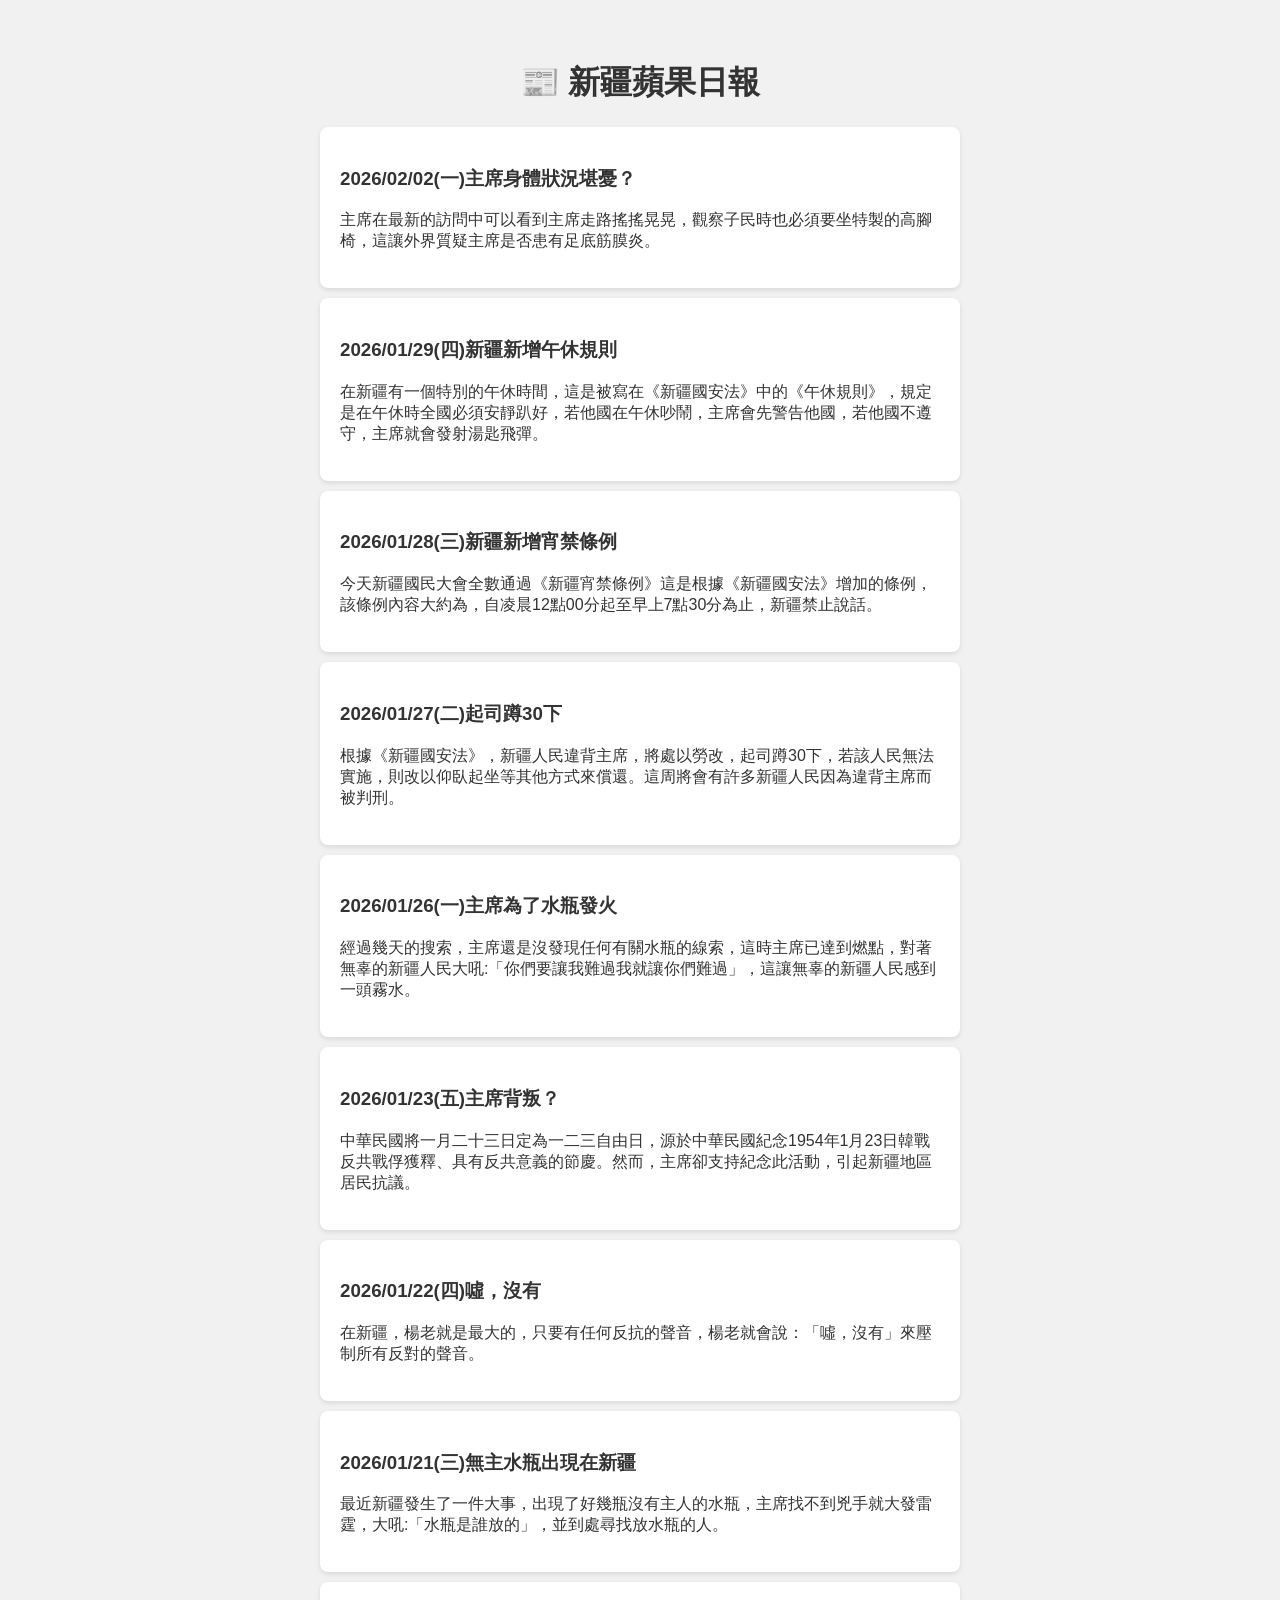
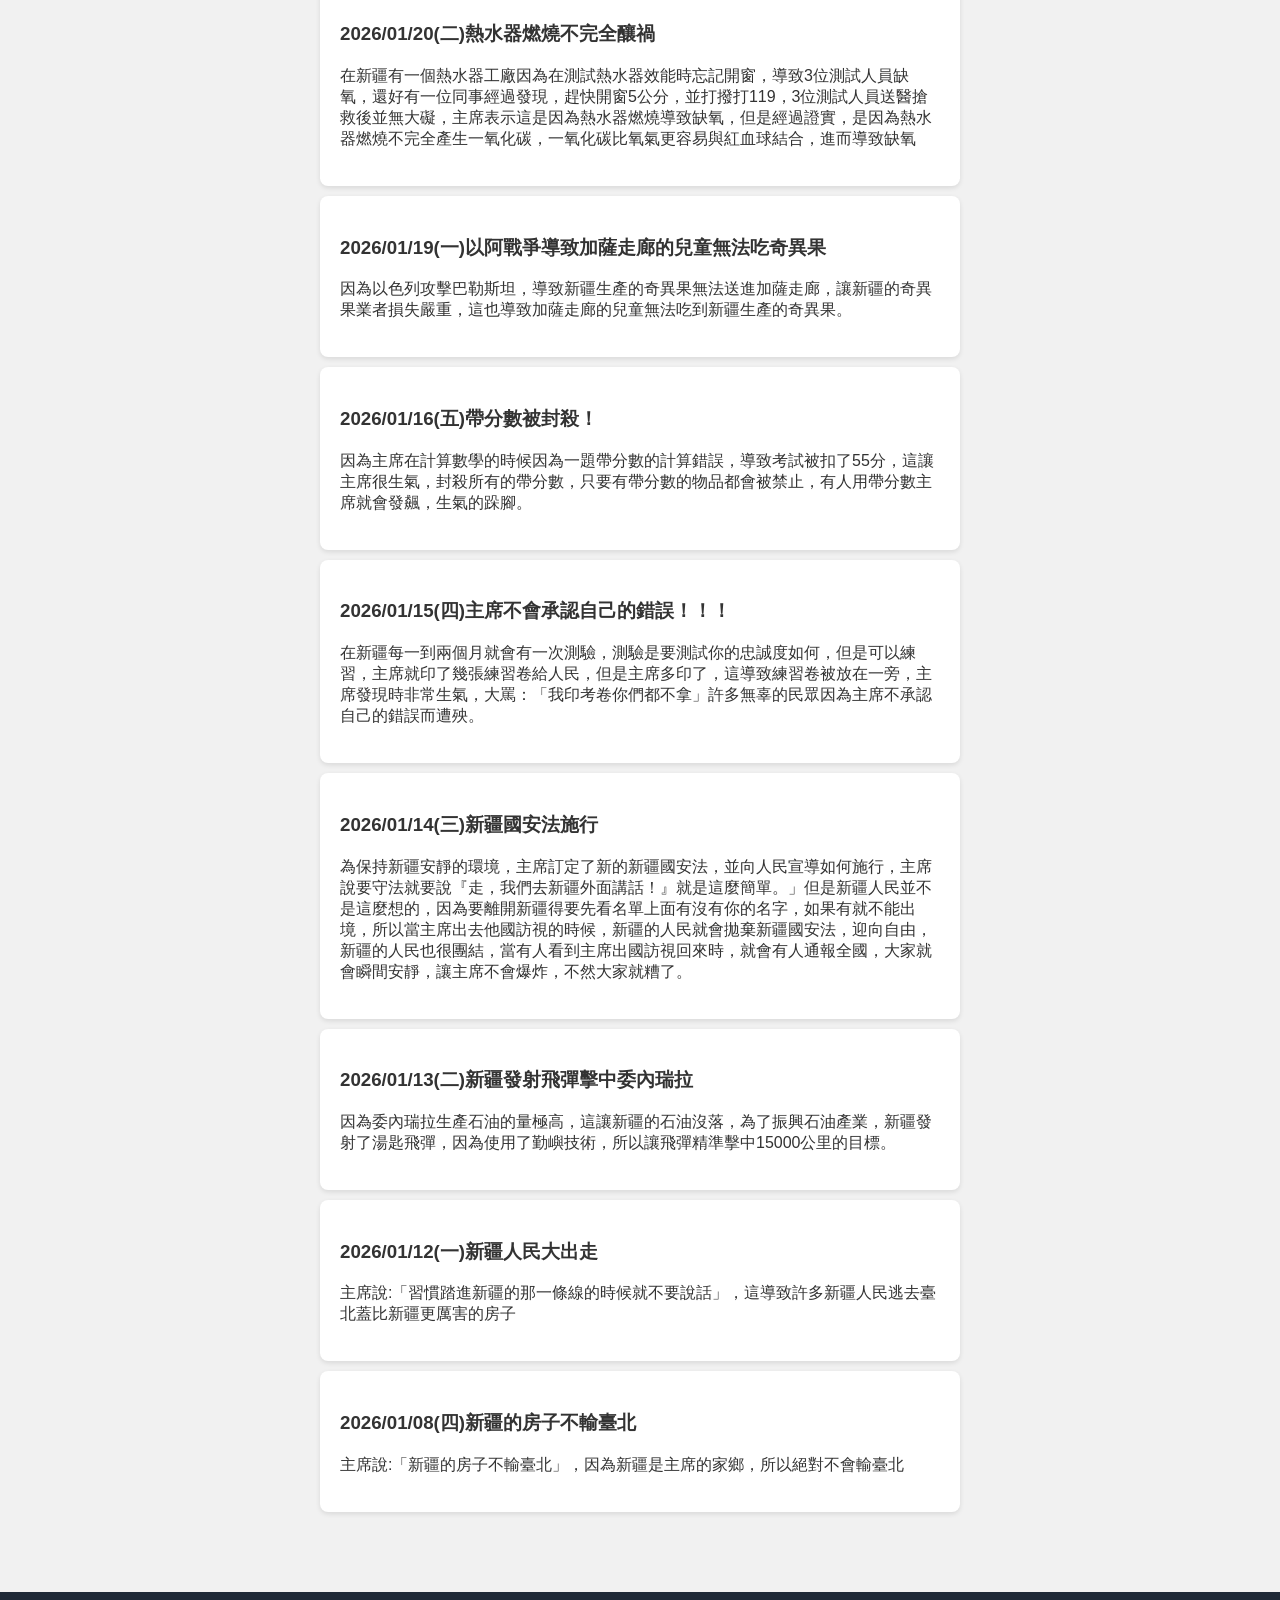
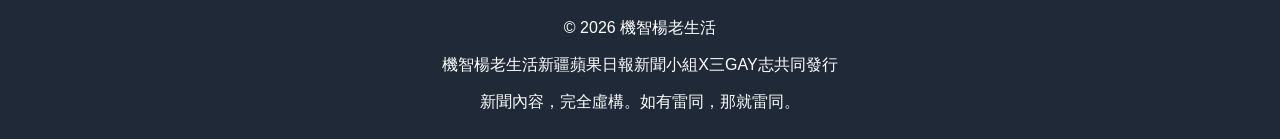
==== index1.html @ 681d784b "Rename index.html to index1.html" ====
<!DOCTYPE html>
<html lang="zh-TW">
<head>
  <meta charset="UTF-8">
  <meta name="viewport" content="width=device-width, initial-scale=1.0">
  <title>新疆蘋果日報</title>
  <link rel="stylesheet" href="style.css">
  <link rel="icon" href="images/stanp.png" type="image/png" />
</head>
<body>

  <main class="content">
    <h1>📰 新疆蘋果日報</h1>
    <article class="news-item">
      <h3>2026/02/02(一)主席身體狀況堪憂？</h3>
      <p>主席在最新的訪問中可以看到主席走路搖搖晃晃，觀察子民時也必須要坐特製的高腳椅，這讓外界質疑主席是否患有足底筋膜炎。</p>
    </article>
    <article class="news-item">
      <h3>2026/01/29(四)新疆新增午休規則</h3>
      <p>在新疆有一個特別的午休時間，這是被寫在《新疆國安法》中的《午休規則》，規定是在午休時全國必須安靜趴好，若他國在午休吵鬧，主席會先警告他國，若他國不遵守，主席就會發射湯匙飛彈。</p>
    </article>
    <article class="news-item">
      <h3>2026/01/28(三)新疆新增宵禁條例</h3>
      <p>今天新疆國民大會全數通過《新疆宵禁條例》這是根據《新疆國安法》增加的條例，該條例內容大約為，自凌晨12點00分起至早上7點30分為止，新疆禁止說話。</p>
    </article>
    <article class="news-item">
      <h3>2026/01/27(二)起司蹲30下</h3>
      <p>根據《新疆國安法》，新疆人民違背主席，將處以勞改，起司蹲30下，若該人民無法實施，則改以仰臥起坐等其他方式來償還。這周將會有許多新疆人民因為違背主席而被判刑。</p>
    </article>
    <article clas
    <article class="news-item">
      <h3>2026/01/26(一)主席為了水瓶發火</h3>
      <p>經過幾天的搜索，主席還是沒發現任何有關水瓶的線索，這時主席已達到燃點，對著無辜的新疆人民大吼:「你們要讓我難過我就讓你們難過」，這讓無辜的新疆人民感到一頭霧水。</p>
    </article>
    <article class="news-item">
      <h3>2026/01/23(五)主席背叛？</h3>
      <p>中華民國將一月二十三日定為一二三自由日，源於中華民國紀念1954年1月23日韓戰反共戰俘獲釋、具有反共意義的節慶。然而，主席卻支持紀念此活動，引起新疆地區居民抗議。</p>
    </article>
    <article class="news-item">
      <h3>2026/01/22(四)噓，沒有</h3>
      <p>在新疆，楊老就是最大的，只要有任何反抗的聲音，楊老就會說：「噓，沒有」來壓制所有反對的聲音。</p>
    </article>
    <article class="news-item">
      <h3>2026/01/21(三)無主水瓶出現在新疆</h3>
      <p>最近新疆發生了一件大事，出現了好幾瓶沒有主人的水瓶，主席找不到兇手就大發雷霆，大吼:「水瓶是誰放的」，並到處尋找放水瓶的人。</p>
    </article>
    <article class="news-item">
      <h3>2026/01/20(二)熱水器燃燒不完全釀禍</h3>
      <p>在新疆有一個熱水器工廠因為在測試熱水器效能時忘記開窗，導致3位測試人員缺氧，還好有一位同事經過發現，趕快開窗5公分，並打撥打119，3位測試人員送醫搶救後並無大礙，主席表示這是因為熱水器燃燒導致缺氧，但是經過證實，是因為熱水器燃燒不完全產生一氧化碳，一氧化碳比氧氣更容易與紅血球結合，進而導致缺氧</p>
    </article>
    <article class="news-item">
      <h3>2026/01/19(一)以阿戰爭導致加薩走廊的兒童無法吃奇異果</h3>
      <p>因為以色列攻擊巴勒斯坦，導致新疆生產的奇異果無法送進加薩走廊，讓新疆的奇異果業者損失嚴重，這也導致加薩走廊的兒童無法吃到新疆生產的奇異果。</p>
    </article>
    <article class="news-item">
      <h3>2026/01/16(五)帶分數被封殺！</h3>
      <p>因為主席在計算數學的時候因為一題帶分數的計算錯誤，導致考試被扣了55分，這讓主席很生氣，封殺所有的帶分數，只要有帶分數的物品都會被禁止，有人用帶分數主席就會發飆，生氣的跺腳。</p>
    </article>
    <article class="news-item">
      <h3>2026/01/15(四)主席不會承認自己的錯誤！！！</h3>
      <p>在新疆每一到兩個月就會有一次測驗，測驗是要測試你的忠誠度如何，但是可以練習，主席就印了幾張練習卷給人民，但是主席多印了，這導致練習卷被放在一旁，主席發現時非常生氣，大罵：「我印考卷你們都不拿」許多無辜的民眾因為主席不承認自己的錯誤而遭殃。</p>
    </article>
    <article class="news-item">
      <h3>2026/01/14(三)新疆國安法施行</h3>
      <p>為保持新疆安靜的環境，主席訂定了新的新疆國安法，並向人民宣導如何施行，主席說要守法就要說『走，我們去新疆外面講話！』就是這麼簡單。」但是新疆人民並不是這麼想的，因為要離開新疆得要先看名單上面有沒有你的名字，如果有就不能出境，所以當主席出去他國訪視的時候，新疆的人民就會拋棄新疆國安法，迎向自由，新疆的人民也很團結，當有人看到主席出國訪視回來時，就會有人通報全國，大家就會瞬間安靜，讓主席不會爆炸，不然大家就糟了。</p>
    </article>
    <article class="news-item">
      <h3>2026/01/13(二)新疆發射飛彈擊中委內瑞拉</h3>
      <p>因為委內瑞拉生產石油的量極高，這讓新疆的石油沒落，為了振興石油產業，新疆發射了湯匙飛彈，因為使用了勤嶼技術，所以讓飛彈精準擊中15000公里的目標。</p>
    </article>
    <article class="news-item">
      <h3>2026/01/12(一)新疆人民大出走</h3>
      <p>主席說:「習慣踏進新疆的那一條線的時候就不要說話」，這導致許多新疆人民逃去臺北蓋比新疆更厲害的房子</p>
    </article>
    <article class="news-item">
      <h3>2026/01/08(四)新疆的房子不輸臺北</h3>
      <p>主席說:「新疆的房子不輸臺北」，因為新疆是主席的家鄉，所以絕對不會輸臺北</p>      
    </article>

    
  </main>

  <!-- 頁尾 -->
<footer>
  <p>© 2026 機智楊老生活</p>
  <p>機智楊老生活新疆蘋果日報新聞小組X三GAY志共同發行</p>
  <p>新聞內容，完全虛構。如有雷同，那就雷同。</p>
</footer>


  
</body>
</html>
---- style.css ----
body {
  font-family: Arial, sans-serif;
  margin: 0;
  background: #f1f1f1;
  color: #333;
}

/* 導覽列 */
nav {
  background: #1f2937;
  padding: 10px 20px;
  display: flex;
  justify-content: space-between;
  align-items: center;
}

nav .logo {
  color: white;
  font-size: 20px;
  font-weight: bold;
}

nav ul {
  list-style: none;
  display: flex;
  margin: 0;
  padding: 0;
}

nav ul li {
  margin: 0 10px;
}

nav ul li a {
  color: white;
  text-decoration: none;
  transition: color 0.3s ease;
}

nav ul li a:hover {
  color: #ef233c;
}

nav ul li a.active {
  text-decoration: underline;
}

/* 封面區 */
.hero {
  background: url('https://via.placeholder.com/1200x500?text=遊戲封面') center/cover no-repeat;
  padding: 150px 20px;
  text-align: center;
  color: white;
  background-color: #222;
}

.btn {
  background: #ef233c;
  color: white;
  padding: 12px 24px;
  text-decoration: none;
  border-radius: 5px;
  display: inline-block;
  margin-top: 20px;
  transition: background 0.3s ease;
}

.btn:hover {
  background: #d90429;
}

/* 主要內容區 */
.content {
  padding: 40px 20px;
  text-align: center;
}

.news-item, .dlc-card {
  background: white;
  padding: 20px;
  margin: 10px auto;
  max-width: 600px;
  border-radius: 8px;
  box-shadow: 0 2px 5px rgba(0,0,0,0.1);
  text-align: left;
}

/* 聯絡區塊 */
#contact {
  display: flex;
  flex-wrap: wrap;
  justify-content: center;
  gap: 20px;
  align-items: flex-start;
}

/* 聯絡表單 */
form {
  display: flex;
  flex-direction: column;
  flex: 1;
  min-width: 260px;
  max-width: 400px;
  background: #fff;
  padding: 20px;
  border-radius: 8px;
  box-shadow: 0 2px 5px rgba(0,0,0,0.1);
}

input, textarea, button {
  margin: 5px 0;
  padding: 10px;
  font-size: 16px;
}

button {
  background: #1f2937;
  color: white;
  border: none;
  cursor: pointer;
  transition: background 0.3s ease;
}

button:hover {
  background: #374151;
}

/* 社群連結 */
.social-links {
  margin: 10px 0;
}

.social-links a {
  display: inline-block;
  margin-right: 8px;
  color: #1f2937;
  font-weight: bold;
  text-decoration: none;
  background: #e5e5e5;
  padding: 6px 12px;
  border-radius: 4px;
  transition: background 0.3s ease;
}

.social-links a:hover {
  background: #ef233c;
  color: white;
}

/* 頁尾 */
footer {
  background: #1f2937;
  color: white;
  text-align: center;
  padding: 10px;
  margin-top: 30px;
}

/* 響應式 */
@media (max-width: 768px) {
  #contact {
    flex-direction: column;
    align-items: center;
  }
}

/* 角色簡介 */
.character-container {
  display: flex;
  flex-wrap: wrap;
  justify-content: center;
  gap: 20px;
  margin-top: 20px;
}

.character-card {
  background: #fff;
  padding: 15px;
  width: 220px;
  text-align: center;
  border-radius: 8px;
  box-shadow: 0 2px 5px rgba(0,0,0,0.1);
  cursor: pointer;
  transition: transform 0.3s ease, box-shadow 0.3s ease;
}

.character-card img {
  width: 100%;
  border-radius: 8px;
}

.character-card h3 {
  margin: 10px 0;
  color: #1f2937;
}

.character-card p {
  font-size: 14px;
  color: #555;
}

.character-card:hover {
  transform: translateY(-5px);
  box-shadow: 0 4px 12px rgba(0,0,0,0.2);
}

/* Modal 彈出視窗 */
.modal {
  display: none;
  position: fixed;
  z-index: 1000;
  left: 0;
  top: 0;
  width: 100%;
  height: 100%;
  background: rgba(0,0,0,0.6);
}

.modal-content {
  background: #fff;
  margin: 10% auto;
  padding: 20px;
  border-radius: 8px;
  width: 80%;
  max-width: 500px;
  text-align: center;
}

.close-btn {
  float: right;
  font-size: 22px;
  font-weight: bold;
  cursor: pointer;
}

.close-btn:hover {
  color: #ef233c;
}

/* 維修中頁面 */
.maintenance-body {
  min-height: 100vh;
  background: radial-gradient(circle at top, #ffffff 0%, #f1f1f1 45%, #e5e7eb 100%);
  display: flex;
  align-items: center;
  justify-content: center;
}

.maintenance-wrapper {
  width: min(960px, 92%);
  text-align: center;
  padding: 40px 0 60px;
}

.maintenance-card {
  background: #ffffff;
  border-radius: 16px;
  padding: 40px 32px;
  box-shadow: 0 20px 40px rgba(15, 23, 42, 0.12);
}

.maintenance-logo {
  width: min(220px, 60%);
  margin-bottom: 16px;
}

.maintenance-kicker {
  text-transform: uppercase;
  letter-spacing: 0.2em;
  font-size: 12px;
  font-weight: 600;
  color: #ef233c;
  margin: 0 0 10px;
}

.maintenance-card h1 {
  font-size: clamp(28px, 4vw, 40px);
  margin: 0 0 16px;
  color: #1f2937;
}

.maintenance-message {
  margin: 0 auto 24px;
  max-width: 520px;
  font-size: 16px;
  line-height: 1.7;
  color: #4b5563;
}

.maintenance-meta {
  display: grid;
  grid-template-columns: repeat(auto-fit, minmax(200px, 1fr));
  gap: 16px;
  margin: 24px 0 28px;
  font-size: 14px;
  color: #1f2937;
}

.maintenance-label {
  display: block;
  font-weight: 600;
  color: #6b7280;
  margin-bottom: 4px;
}

.maintenance-actions {
  display: flex;
  flex-wrap: wrap;
  justify-content: center;
  gap: 12px;
}

.btn.btn-outline {
  background: transparent;
  color: #ef233c;
  border: 2px solid #ef233c;
}

.btn.btn-outline:hover {
  background: #ef233c;
  color: #ffffff;
}

.maintenance-footer {
  margin-top: 24px;
  font-size: 12px;
  color: #6b7280;
}
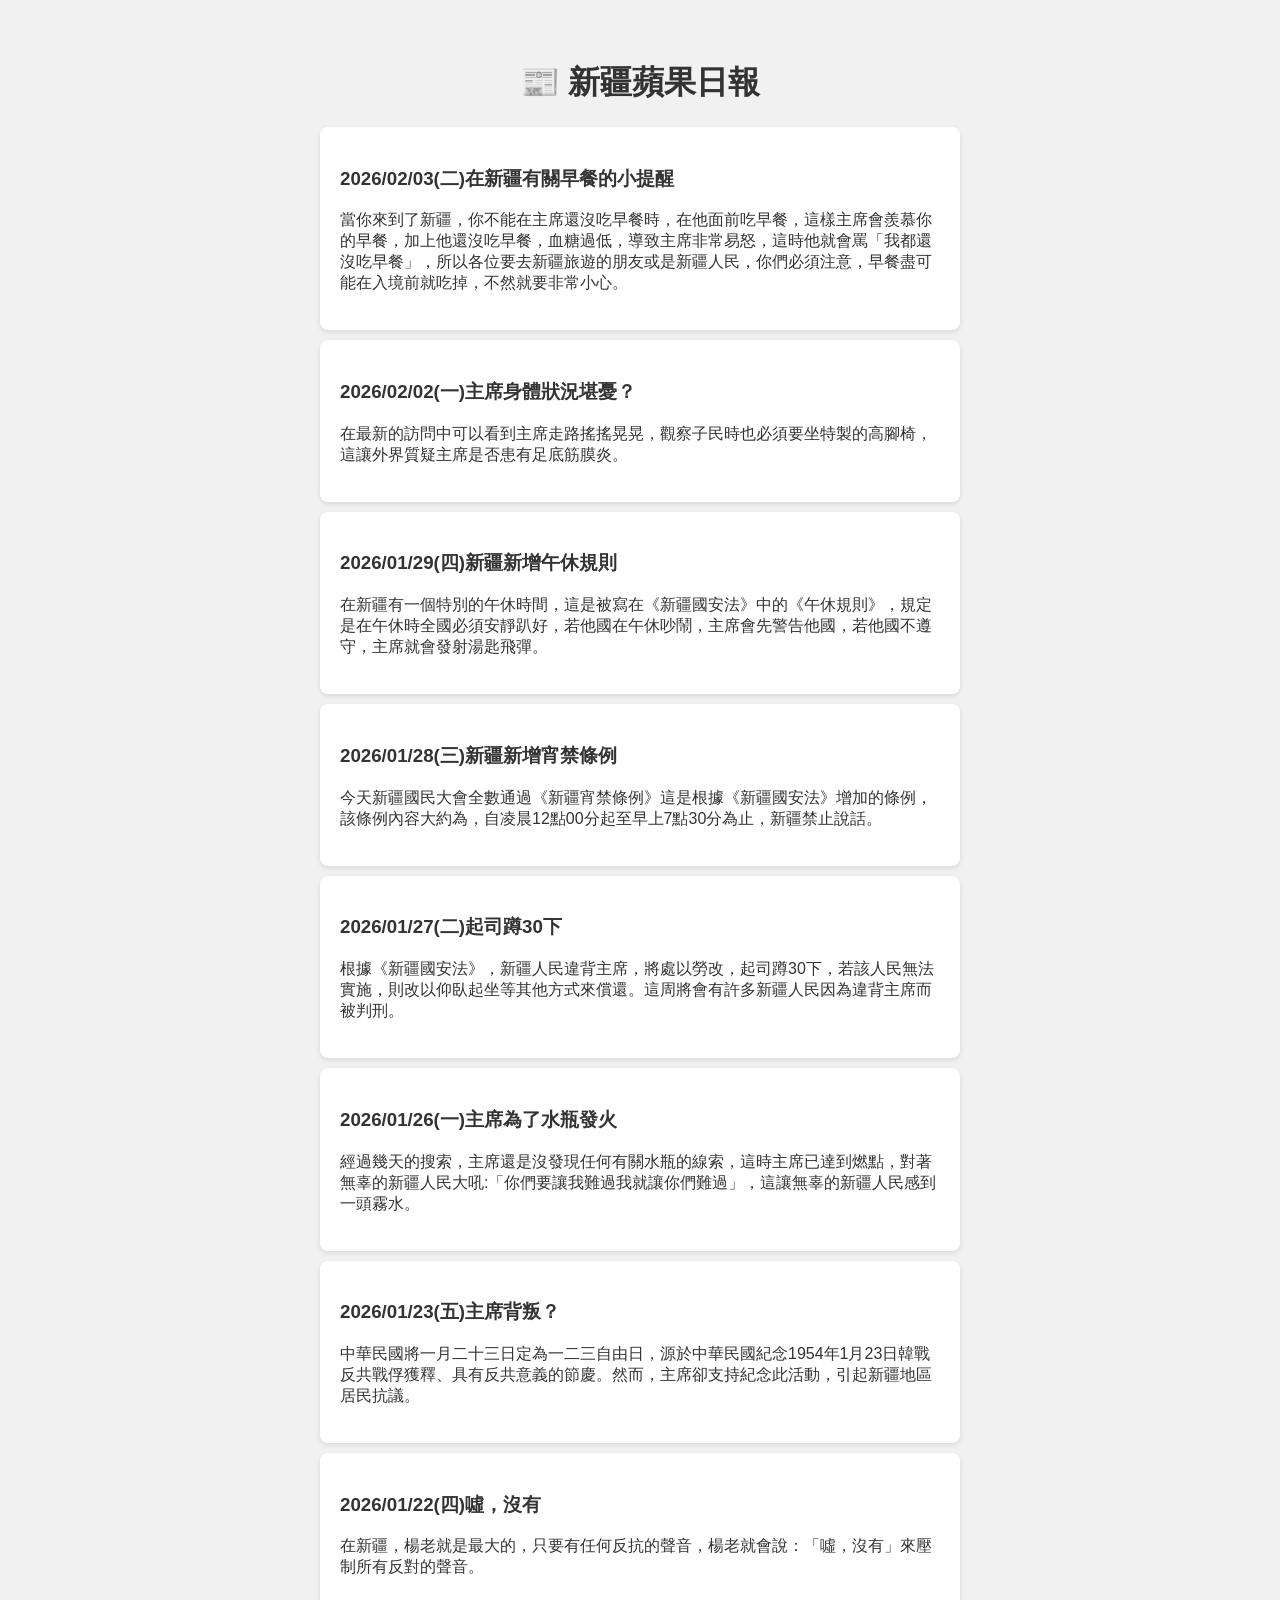
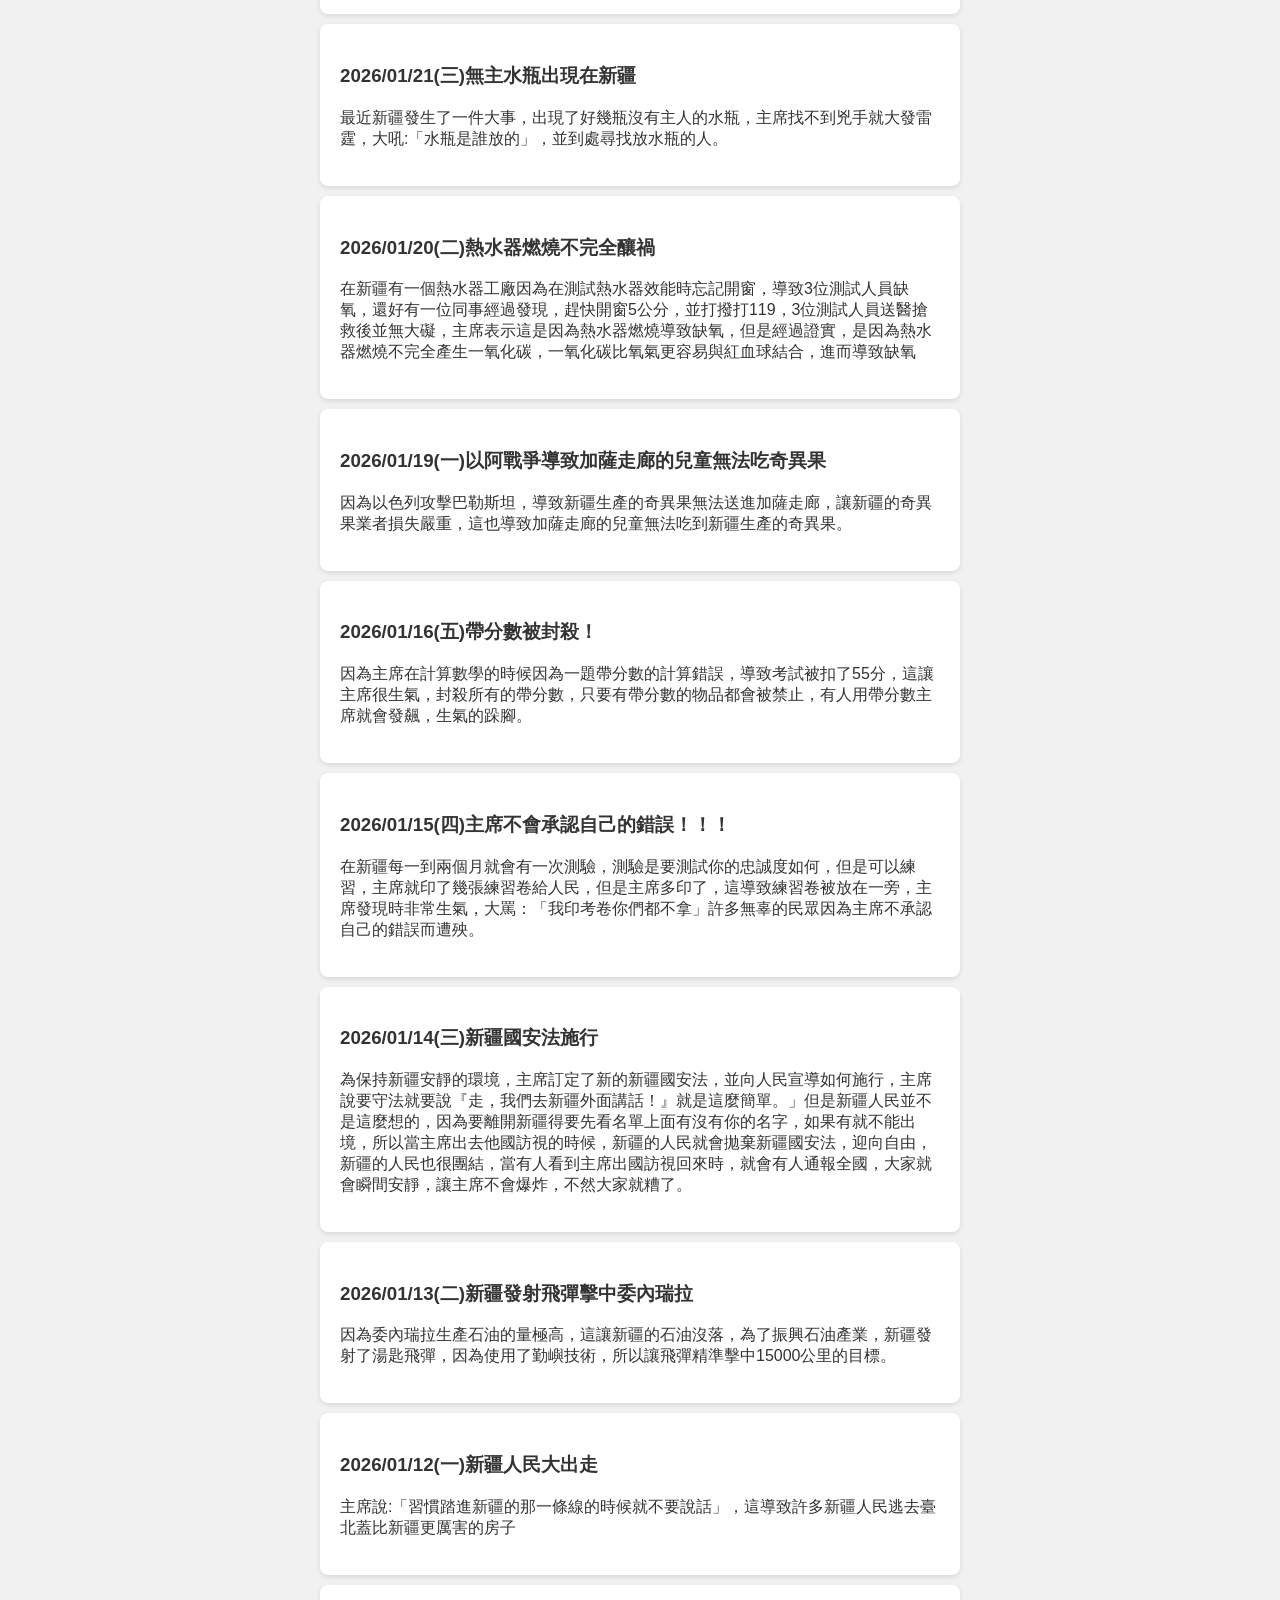
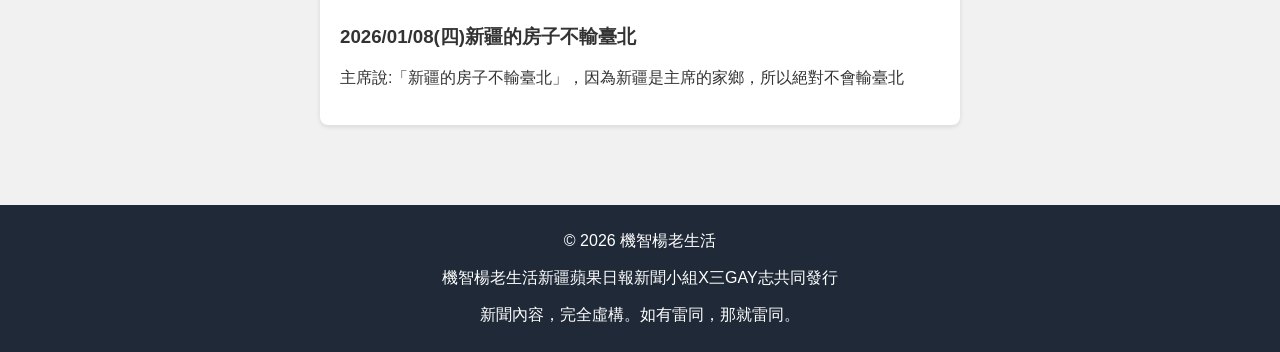
==== commit ec574c98: "Update index1.html" ====
--- a/index1.html
+++ b/index1.html
@@ -12,8 +12,12 @@
   <main class="content">
     <h1>📰 新疆蘋果日報</h1>
     <article class="news-item">
+      <h3>2026/02/03(二)在新疆有關早餐的小提醒</h3>
+      <p>當你來到了新疆，你不能在主席還沒吃早餐時，在他面前吃早餐，這樣主席會羨慕你的早餐，加上他還沒吃早餐，血糖過低，導致主席非常易怒，這時他就會罵「我都還沒吃早餐」，所以各位要去新疆旅遊的朋友或是新疆人民，你們必須注意，早餐盡可能在入境前就吃掉，不然就要非常小心。</p>
+    </article>
+    <article class="news-item">
       <h3>2026/02/02(一)主席身體狀況堪憂？</h3>
-      <p>主席在最新的訪問中可以看到主席走路搖搖晃晃，觀察子民時也必須要坐特製的高腳椅，這讓外界質疑主席是否患有足底筋膜炎。</p>
+      <p>在最新的訪問中可以看到主席走路搖搖晃晃，觀察子民時也必須要坐特製的高腳椅，這讓外界質疑主席是否患有足底筋膜炎。</p>
     </article>
     <article class="news-item">
       <h3>2026/01/29(四)新疆新增午休規則</h3>
